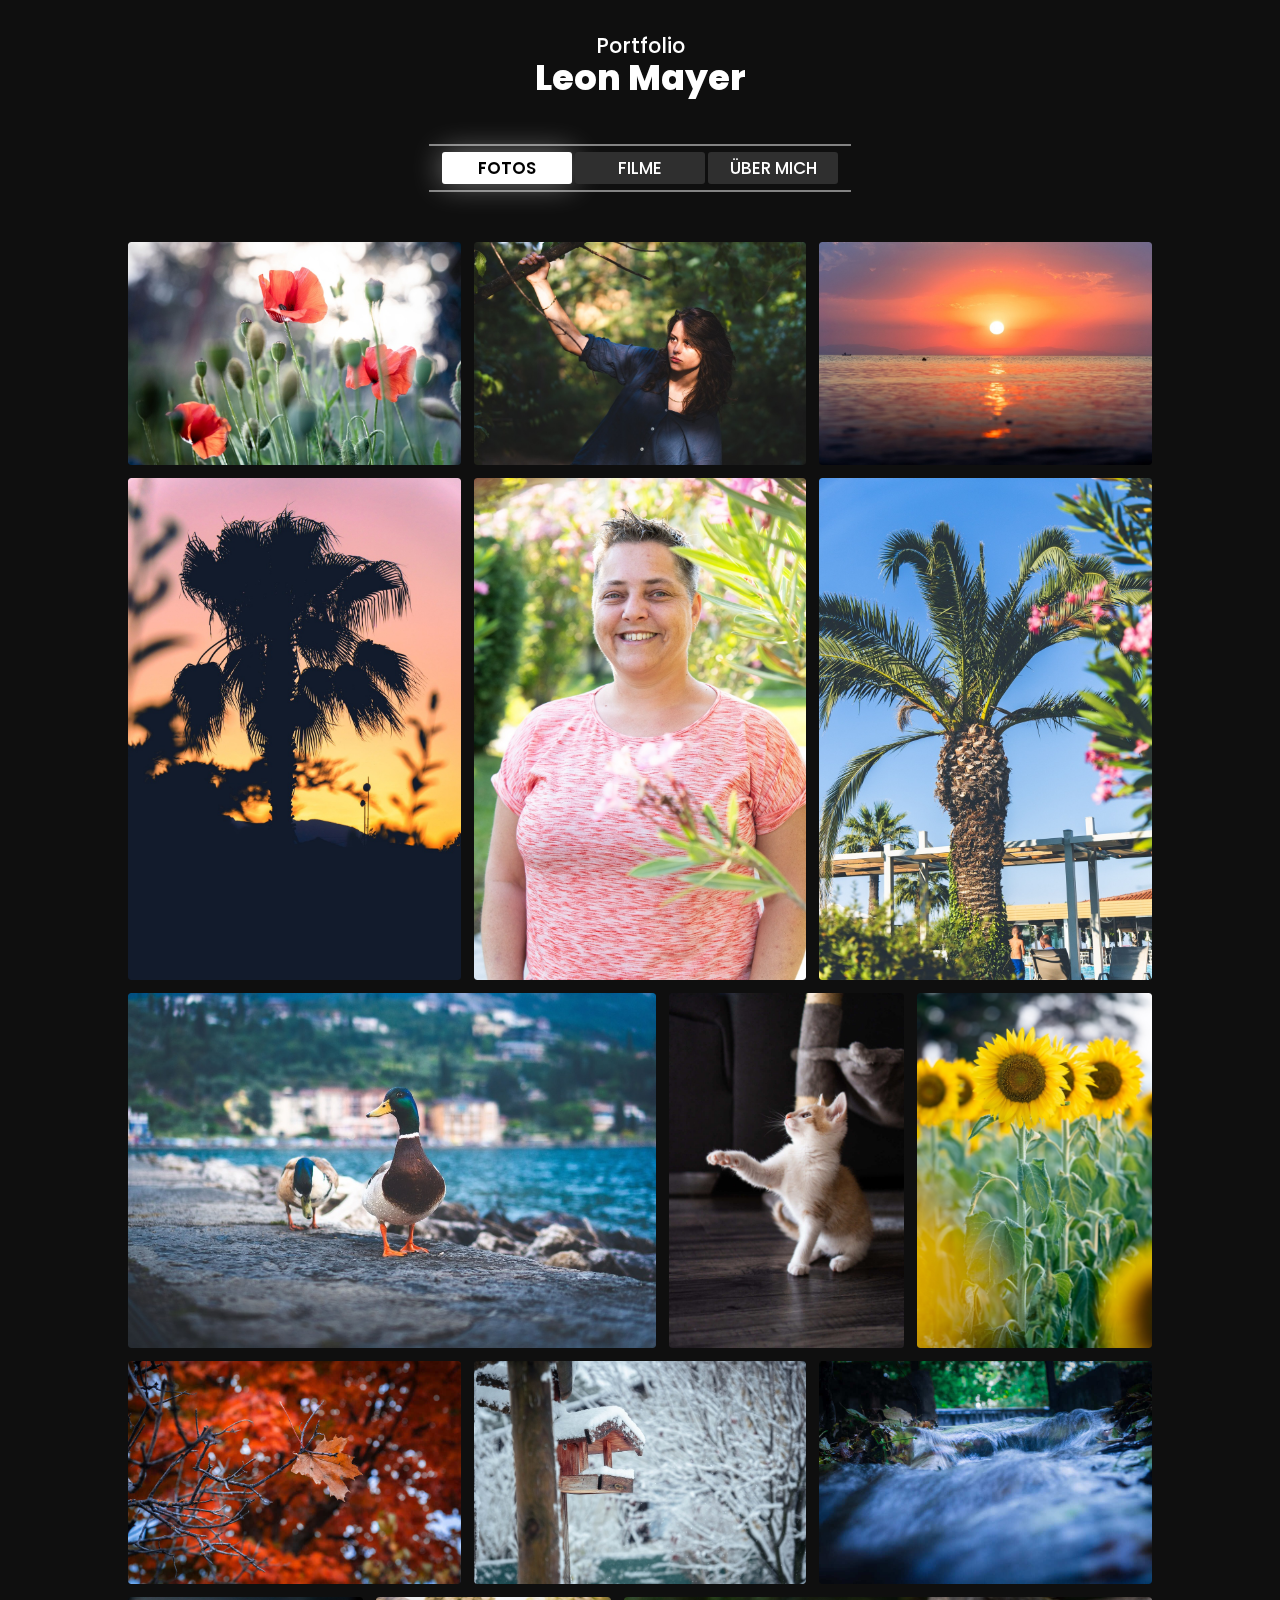
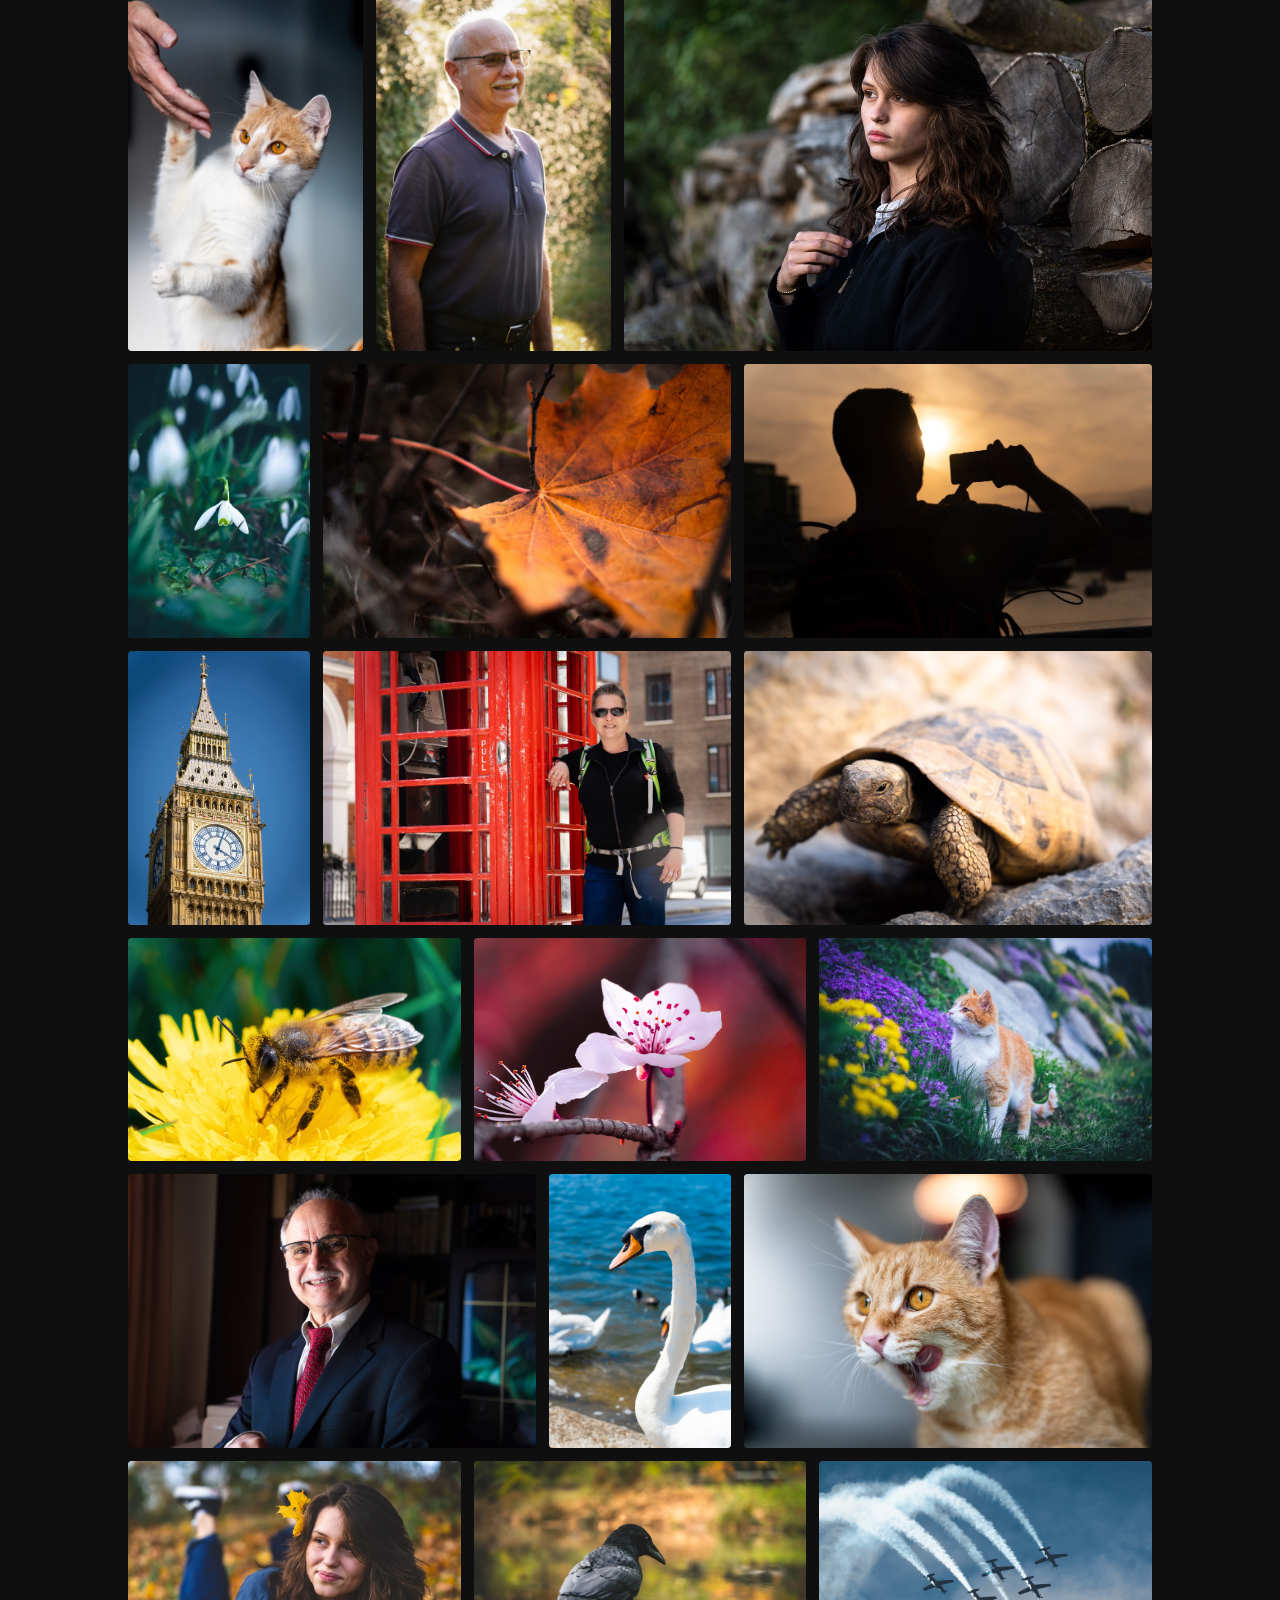
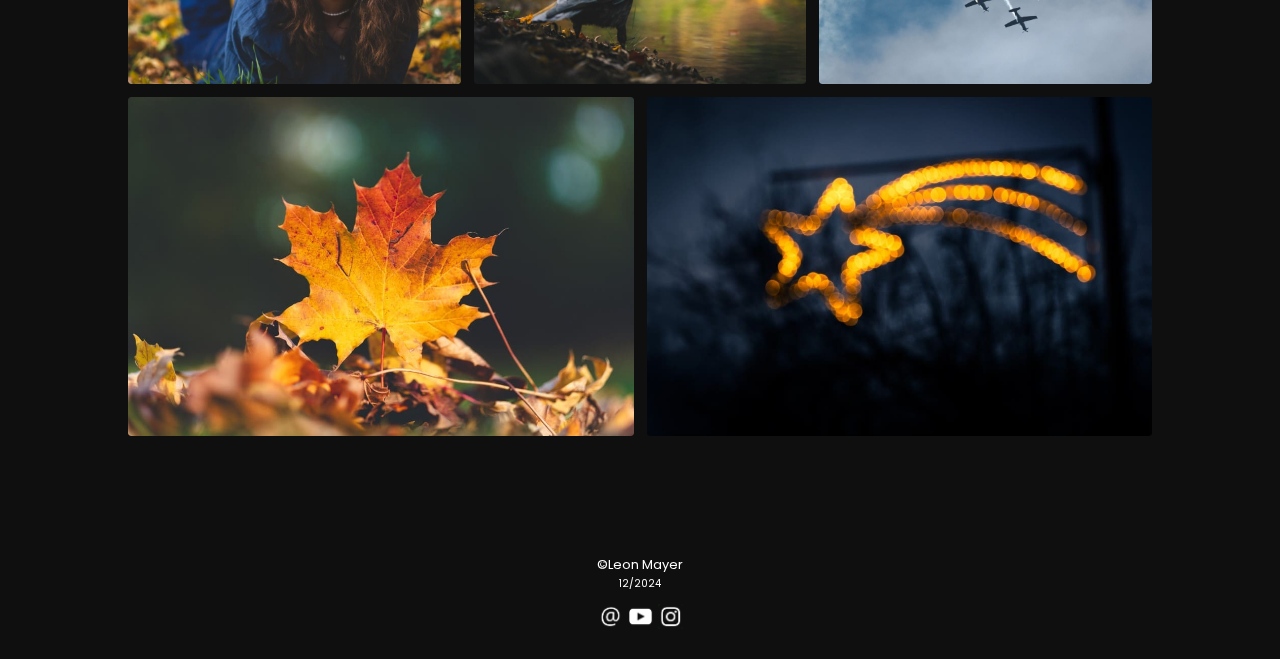
==== index.html @ c73dd696 "Add files via upload" ====
<!DOCTYPE html>
<html lang="de">
<head>
    <meta charset="UTF-8">
    <meta name="viewport" content="width=device-width, initial-scale=1.0">
    <meta name="google-site-verification" content="gxlQo9ncnPRMfKp_xRqcJNYkzBzLmPYs5DAbG5XaQaI"/>
    <meta property="og:title" content="Leon Mayer - Portfolio">
    <meta property="og:description" content="Eine Sammlung meiner besten Fotos und Filme.">
    <meta property="og:image" content="/Fotos/Preview.jpg">
    <title>Leon Mayer - Portfolio</title>
    <link rel="stylesheet" href="/standard.css">
    <link rel="stylesheet" href="/fotogalerie.css">
    <link rel="icon" type="image/x-icon" href="/Fotos/Favicon.png">
</head>
<body>
    <h2>Portfolio</h2>
    <h1 style="margin-bottom: 10px;">Leon Mayer</h1>
    <hr id="firstHr">
    <div id="buttons">
        <a href="https://mayer-leon.github.io" class="shadow" style="color: black; background-color: white; font-weight: 600;">FOTOS</a>
        <a href="/filme/">FILME</a>
        <a href="/über-mich/">ÜBER MICH</a>
    </div>
    <hr id="secondHr">
    
    <div id="gallery">
        <img src="/Fotos/small/IMG2024-0220.jpg" class="galleryPhotos" loading="lazy" onclick="currentSlide(1)">
        <img src="/Fotos/small/IMG2024-0601.jpg" class="galleryPhotos" loading="lazy" onclick="currentSlide(2)">
        <img src="/Fotos/small/IMG2024-0432.jpg" class="galleryPhotos" loading="lazy" onclick="currentSlide(3)">
        <img src="/Fotos/small/IMG2024-0430.jpg" class="galleryPhotos" loading="lazy" onclick="currentSlide(4)">
        <img src="/Fotos/small/IMG2024-0388.jpg" class="galleryPhotos" loading="lazy" onclick="currentSlide(5)">
        <img src="/Fotos/small/IMG2024-0387.jpg" class="galleryPhotos" loading="lazy" onclick="currentSlide(6)">
        <img src="/Fotos/small/IMG2024-0289.jpg" class="galleryPhotos" loading="lazy" onclick="currentSlide(7)">
        <img src="/Fotos/small/DSC02227.jpg" class="galleryPhotos" loading="lazy" onclick="currentSlide(8)">
        <img src="/Fotos/small/IMG2024-0438.jpg" class="galleryPhotos" loading="lazy" onclick="currentSlide(9)">
        <img src="/Fotos/small/PIC04850.jpg" class="galleryPhotos" loading="lazy" onclick="currentSlide(10)">
        <img src="/Fotos/small/PIC07143.jpg" class="galleryPhotos" loading="lazy" onclick="currentSlide(11)">
        <img src="/Fotos/small/PIC05543.jpg" class="galleryPhotos" loading="lazy" onclick="currentSlide(12)">
        <img src="/Fotos/small/IMG2024-0671.jpg" class="galleryPhotos" loading="lazy" onclick="currentSlide(13)">
        <img src="/Fotos/small/PIC03129.jpg" class="galleryPhotos" loading="lazy" onclick="currentSlide(14)">
        <img src="/Fotos/small/IMG2024-0767.jpg" class="galleryPhotos" loading="lazy" onclick="currentSlide(15)">
        <img src="/Fotos/small/TAC00059.jpg" class="galleryPhotos" loading="lazy" onclick="currentSlide(16)">
        <img src="/Fotos/small/PIC05027.jpg" class="galleryPhotos" loading="lazy" onclick="currentSlide(17)">
        <img src="/Fotos/small/IMG08939.jpg" class="galleryPhotos" loading="lazy" onclick="currentSlide(18)">
        <img src="/Fotos/small/IMG08244.jpg" class="galleryPhotos" loading="lazy" onclick="currentSlide(19)">
        <img src="/Fotos/small/IMG08201.jpg" class="galleryPhotos" loading="lazy" onclick="currentSlide(20)">
        <img src="/Fotos/small/IMG2024-0402.jpg" class="galleryPhotos" loading="lazy" onclick="currentSlide(21)">
        <img src="/Fotos/small/IMG2024-0095.jpg" class="galleryPhotos" loading="lazy" onclick="currentSlide(22)">
        <img src="/Fotos/small/IMG2024-0032.jpg" class="galleryPhotos" loading="lazy" onclick="currentSlide(23)">
        <img src="/Fotos/small/IMG2024-0160.jpg" class="galleryPhotos" loading="lazy" onclick="currentSlide(24)">
        <img src="/Fotos/small/IMG2024-0232.jpg" class="galleryPhotos" loading="lazy" onclick="currentSlide(25)">
        <img src="/Fotos/small/IMG08048.jpg" class="galleryPhotos" loading="lazy" onclick="currentSlide(26)">
        <img src="/Fotos/small/IMG2024-0675.jpg" class="galleryPhotos" loading="lazy" onclick="currentSlide(27)">
        <img src="/Fotos/small/IMG2024-0856.jpg" class="galleryPhotos" loading="lazy" onclick="currentSlide(28)">
        <img src="/Fotos/small/IMG2024-0906.jpg" class="galleryPhotos" loading="lazy" onclick="currentSlide(29)">
        <img src="/Fotos/small/IMG2024-0628.jpg" class="galleryPhotos" loading="lazy" onclick="currentSlide(30)">
        <img src="/Fotos/small/IMG2024-0824.jpg" class="galleryPhotos" loading="lazy" onclick="currentSlide(31)">
        <img src="/Fotos/small/IMG2024-0948.jpg" class="galleryPhotos" loading="lazy" onclick="currentSlide(32)">
    </div>

    <div id="fullScreen">
        <button class="fullScreenButton" id="closeFullScreen" onclick="closeFullScreen()">✖</button>
        <button class="fullScreenButton" id="prev" onclick="plusSlides(-1)">&#10094;</button>
        <button class="fullScreenButton" id="next" onclick="plusSlides(+1)">&#10095;</button>
    </div>

    <div id="dynamic-gallery"></div>

    <div id="footer">
        <p>©Leon Mayer<br><span class="xs">12/2024</span></p>
        <div id="socials">
            <button onclick="email()"><img src="/Fotos/Mail.jpg" alt="E-Mail"></button>
            <a href="https://youtube.com/@leonm.videos/"><img src="/Fotos/YT.jpg" alt="YouTube"></a>
            <a href="https://instagram.com/leonm.fotos/"><img src="/Fotos/Insta.jpg" alt="Instagram"></a>
        </div>
        <a href="mailto:leonmayer.fotos@gmail.com" id="mail" style="display: none;">leonmayer.fotos@gmail.com</a>
    </div>

    <script>
        function email() {
            let mail = document.getElementById("mail");
            mail.style.display = "block";
            let socials = document.getElementById("socials");
            socials.style.marginBottom = "0px";
        };
    </script>

    <script src="/fotogalerie.js"></script>    
    <script src="https://ajax.googleapis.com/ajax/libs/jquery/3.4.1/jquery.min.js"></script>
</body>
</html>
---- standard.css ----
@import url('https://fonts.googleapis.com/css2?family=Poppins:ital,wght@0,100;0,200;0,300;0,400;0,500;0,600;0,700;0,800;0,900;1,100;1,200;1,300;1,400;1,500;1,600;1,700;1,800;1,900&display=swap');

:root {
    --bg: #0f0f0f;
    --button: #2f2f2f;
    --text: #ffffff;
    --white: #ffffff;
    --black: #000000;
    --darkGrey: #b6b6b6;
    --lightGrey: #464646;
    --menu: #373737;
    --menuOver: #5555558e;
    --theme: #2179ac;
    --themeLight: #ffffff;
    --themeDark: #202020;

    --menuHeight: 50px;
    --pages: 850px;
    --maxPages: 90%;
}

body {
    font-family: "Poppins", sans-serif;
    background-color: var(--bg);
    color: var(--text);
    align-self: center;
    text-align: center;
    margin-top: 0px;
    margin-left: 0;
    margin-right: 0;
    margin-bottom: 0;
    zoom: 100%;
    scroll-behavior: smooth;
    width: 100%;
}

::selection {
    color: var(--black);
    background-color: var(--white);
}

h1 {
    margin-bottom: 0px;
    margin-top: -10px;
    padding-top: -10px;
    font-size: 35px;
    font-weight: 800;
}

h2 {
    margin-top: 30px;
    margin-bottom: 0px;
    font-weight: 500;
    font-size: 1.3rem;
}

.h3 {
    font-weight: 400;
    margin-left: 0px;
    margin-right: 0px;
    margin-top: 0;
    margin-bottom: 5px;
    font-size: 1.2rem;
    display: inline-block;
}

a {    
    color: var(--white);
}

p {
    font-size: 1rem;
    margin-top: 10px;
}

button {
    font-family: "Poppins", sans-serif;
    font-size: 1.05rem;
    font-weight: 700;
    text-decoration: none;
    height: 30px;
    padding-bottom: 2px;
    padding-left: 40px;
    padding-right: 40px;
    border-radius: 70px;
    border-style: none;
}

#buttons {
    display: flex;
    flex-direction: row;
    align-items: center;
    justify-content: center;
    flex-wrap: wrap;
    gap: 3px;
    max-width: 90%;
    width: 396px;
    margin: auto;
}

#buttons a {
    background-color: var(--button);
    display: inline;
    position: relative;
    text-decoration: none;
    width: 130px;
    padding-top: 3px;
    padding-bottom: 3px;
    font-size: 1.05rem;
    font-weight: 500;
    transition: 200ms;
    border-radius: 3px;
}

hr {
    border-color: #838383;
    border-style: solid;
    border-width: 1px;
    width: 420px;
    max-width: 90%;
}

#firstHr {
    margin-top: 40px;
    margin-bottom: 6px;
}

#secondHr {
    margin-top: 6px;
    margin-bottom: 50px;
}

button:hover {
    cursor: pointer;
}

@media (max-width: 457px) {
    #buttons {
        width: 400px;
    }

    #buttons a {
        width: 300px;
    }

    hr {
        width: 320px;
    }
}

#footer {
    margin-top: 120px;
}

#footer p, a {
    font-size: .8rem;
    padding: 0;
    margin-top: 0;
}

#mail {
    display: none;
    margin-bottom: 15px;
    margin-top: 5px;
}

#footer a {
    display: block;
}

#socials {
    margin: auto;
    display: flex;
    flex-direction: row;
    align-items: center;
    justify-content: center;
    height: 30px;
    gap: 5px;
    margin-top: 0px;
    margin-bottom: 25px;
}

#socials button {
    margin: 0;
    padding: 0;
    background-color: transparent;
}

#socials p {
    margin-right: 3px;
    padding-top: 6px;
}

#socials a img, #socials button img {
    width: 25px;
    mix-blend-mode: screen;
}

@media (hover: hover) and (pointer: fine) {
    #buttons a:hover {
        background-color: rgb(83, 83, 83);
    }
}

.xs {
    font-size: 10px;
}

@media (min-width: 457px) {
    .shadow {
        box-shadow: 0px 0px 30px #ffffff6e;
    }
}
---- fotogalerie.css ----
#gallery-container {
    width: 80%;
    margin: 0 auto;
    transition: 500ms;
}

@media (max-width: 1000px) {
    #gallery-container {
        width: 90%;
    }
}

#gallery {
    display: none;
    position: fixed;
    z-index: 300000;
}

.image-group {
    display: flex;
    justify-content: flex-start;
    margin-bottom: 13px;
    gap: 13px;
}

.image-wrapper {
    flex: 1 1 0;
    display: flex;
    justify-content: center;
    align-items: center;
    overflow: hidden;
    position: relative;
    border-radius: 3px;
}

.image-wrapper img {
    width: 100%;
    height: 100%;
    object-fit: cover;
    opacity: 0;
    transition: opacity 0.3s ease-in-out;
}

.image-wrapper.loaded img {
    opacity: 1;
}

@media (max-width: 400px) {
    .image-group {
        flex-direction: column;
    }
    .image-wrapper {
        width: 100% !important;
    }
}

.galleryPhotos {
    border-radius: 3px;
}

.galleryPhotos:hover {
    cursor: pointer;
}

#fullScreen {
    width: 100%;
    height: 100%;
    position: fixed;
    top: 0;
    left: 0;
    display: none;
    user-select: none;
    -webkit-user-select: none; /* Safari and Chrome */
    -moz-user-select: none;    /* Firefox */
    -ms-user-select: none;
}

#fullScreen button {
    user-select: none;
    -webkit-user-select: none; /* Safari and Chrome */
    -moz-user-select: none;    /* Firefox */
    -ms-user-select: none;
}

.fullScreen:hover {
    cursor: default;
}

.imageContainer {
    width: 100%;
    height: 100%;
    background-color: var(--bg);

    display: flex;
    justify-content: center;
    align-items: center;
    border-radius: 3px;
}

.fullScreen {
    margin: auto;
    pointer-events: none;
    user-select: none;
    -webkit-user-select: none;
    width: auto;
    height: auto;
    max-width: 95%;
    max-height: 95%;
    object-fit: contain;
    border-radius: 3px;
}

.fullScreenButton {
    display: block;
    position: fixed;
    padding: 0;
    width: 42px;
    height: 42px;
    margin: 10px;
    background-color: #0f0f0f7a;

    color: white;
    backdrop-filter: blur(10px);
    font-size: 20px;
    font-weight: 100;
    border-radius: 3px;

    transition: 300ms;
    z-index: 3;
}

#closeFullScreen {
    right: 30px;
}

#expand {
    right: 75px;
    font-size: 22px;
    font-weight: 900;
    padding-top: 2px;
}

#prev {
    bottom: 30px;
    left: 30px;
}

#next {
    bottom: 30px;
    right: 30px;
}

@media (hover: none) and (pointer: coarse), (any-pointer: coarse) {
    .fullScreenButton:hover {
        animation: hoverEffect 200ms forwards;
    }
}

    @keyframes hoverEffect {
        0% {
            background-color: #0f0f0f7a;
            color: white;
        }

        20% {
            background-color: white;
            color: black;
        }

        80% {
            background-color: white;
            color: black;
        }

        100% {
            background-color: #0f0f0f7a;
            color: white;
        }
    }

@media (hover: hover) and (pointer: fine) {
    .fullScreenButton:hover {
        background-color: #ffffff;
        color: black;
    }
}
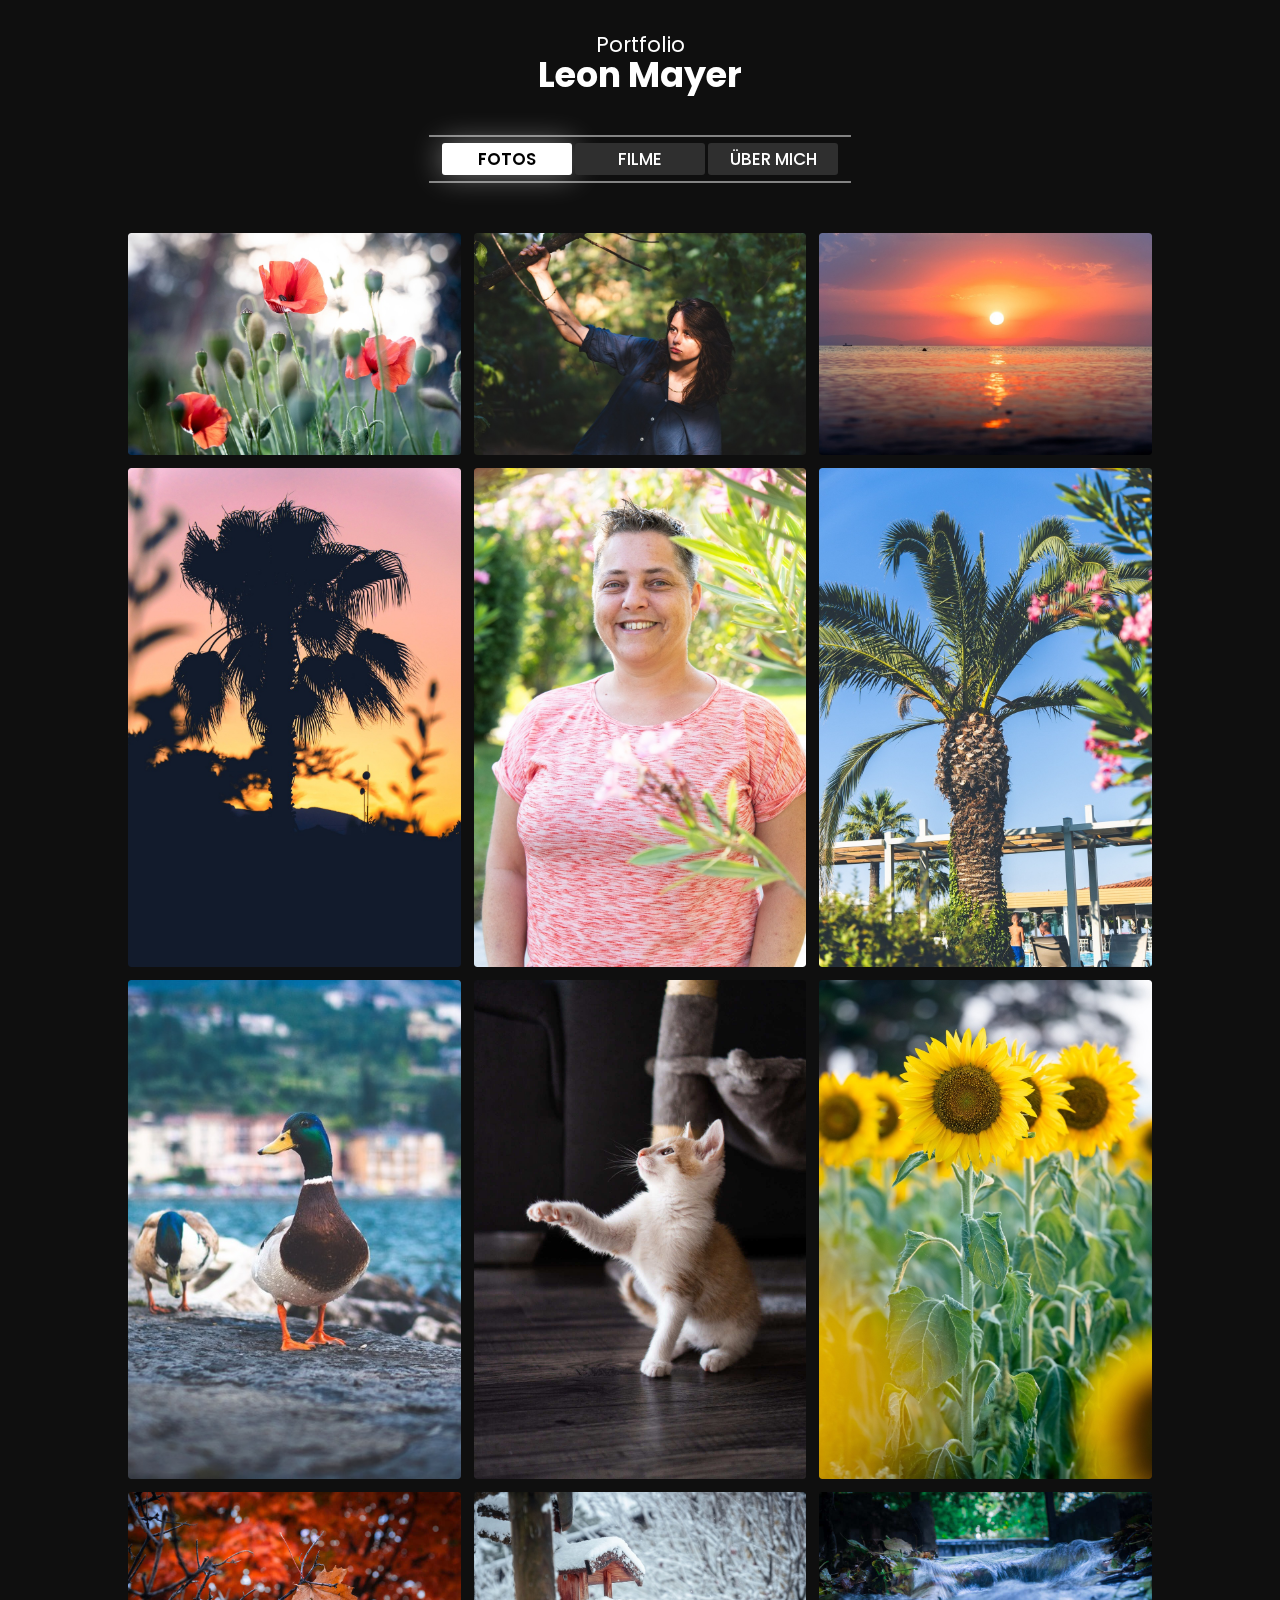
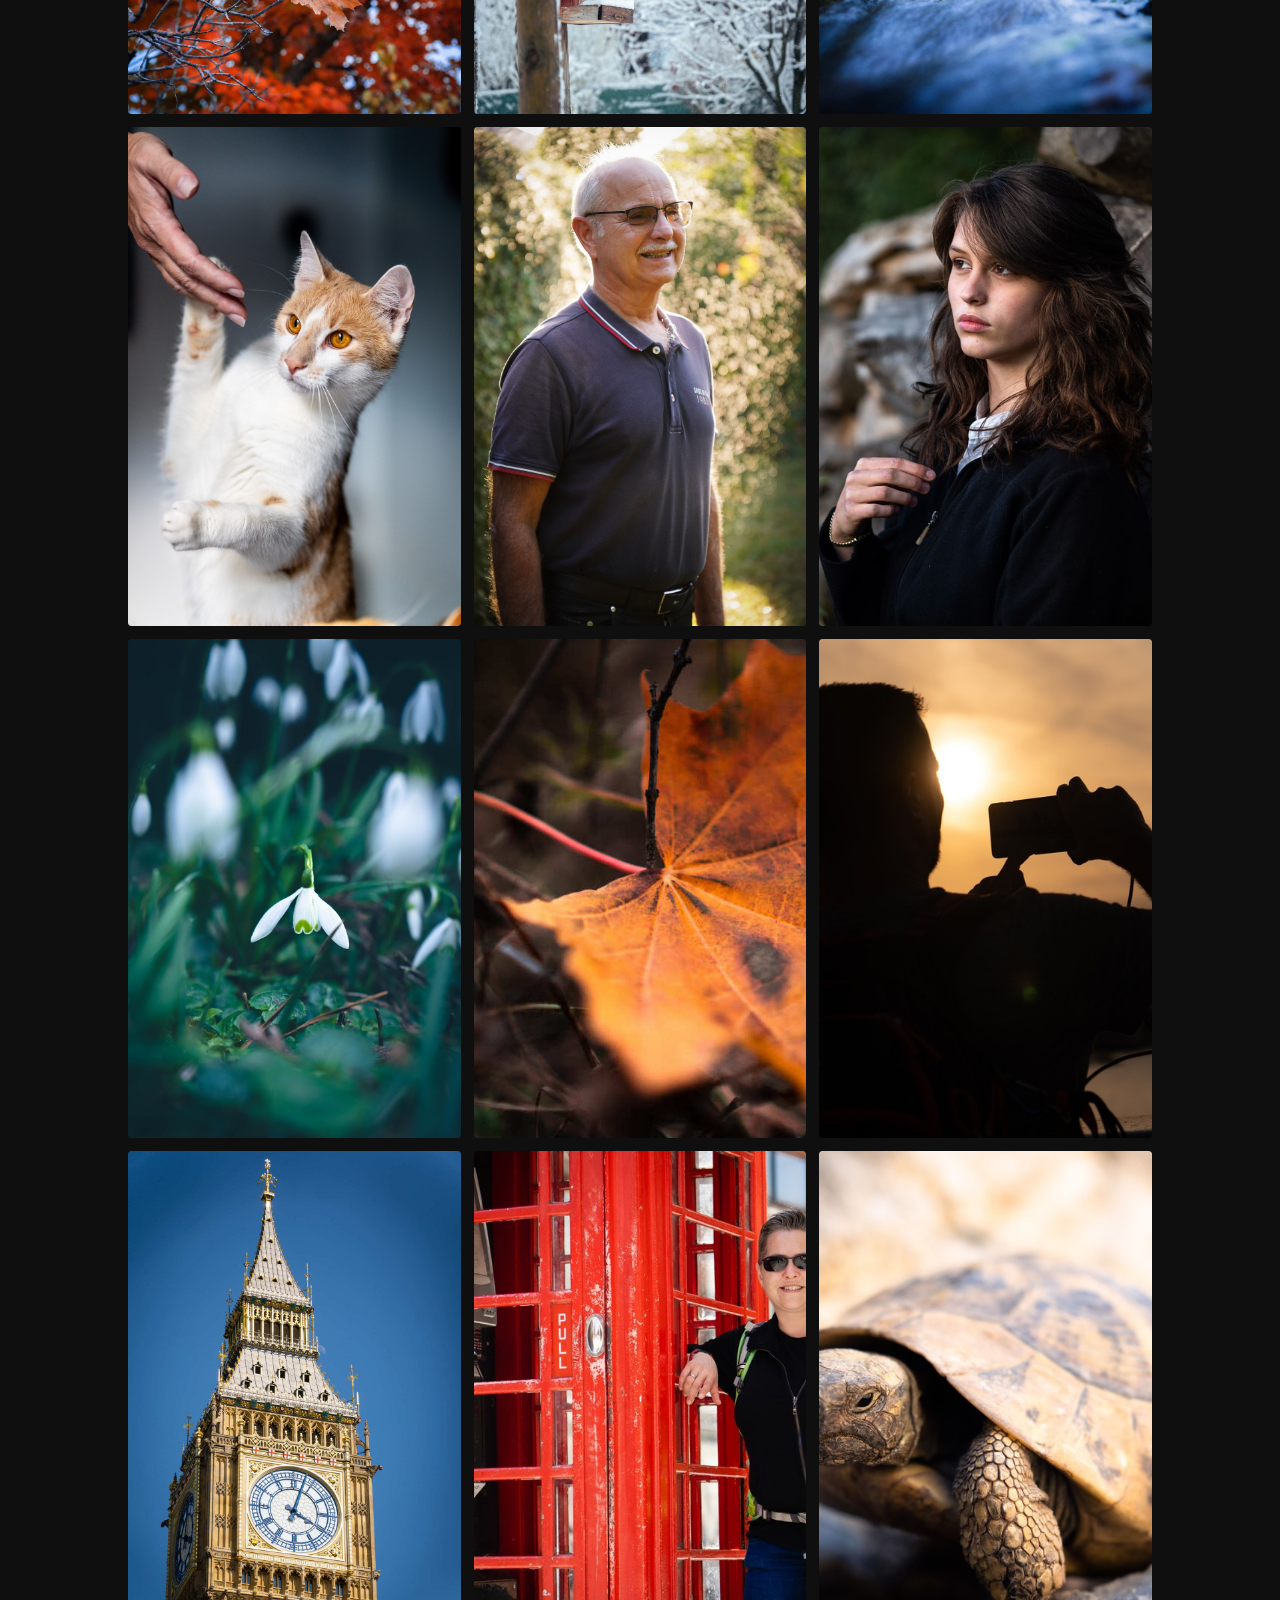
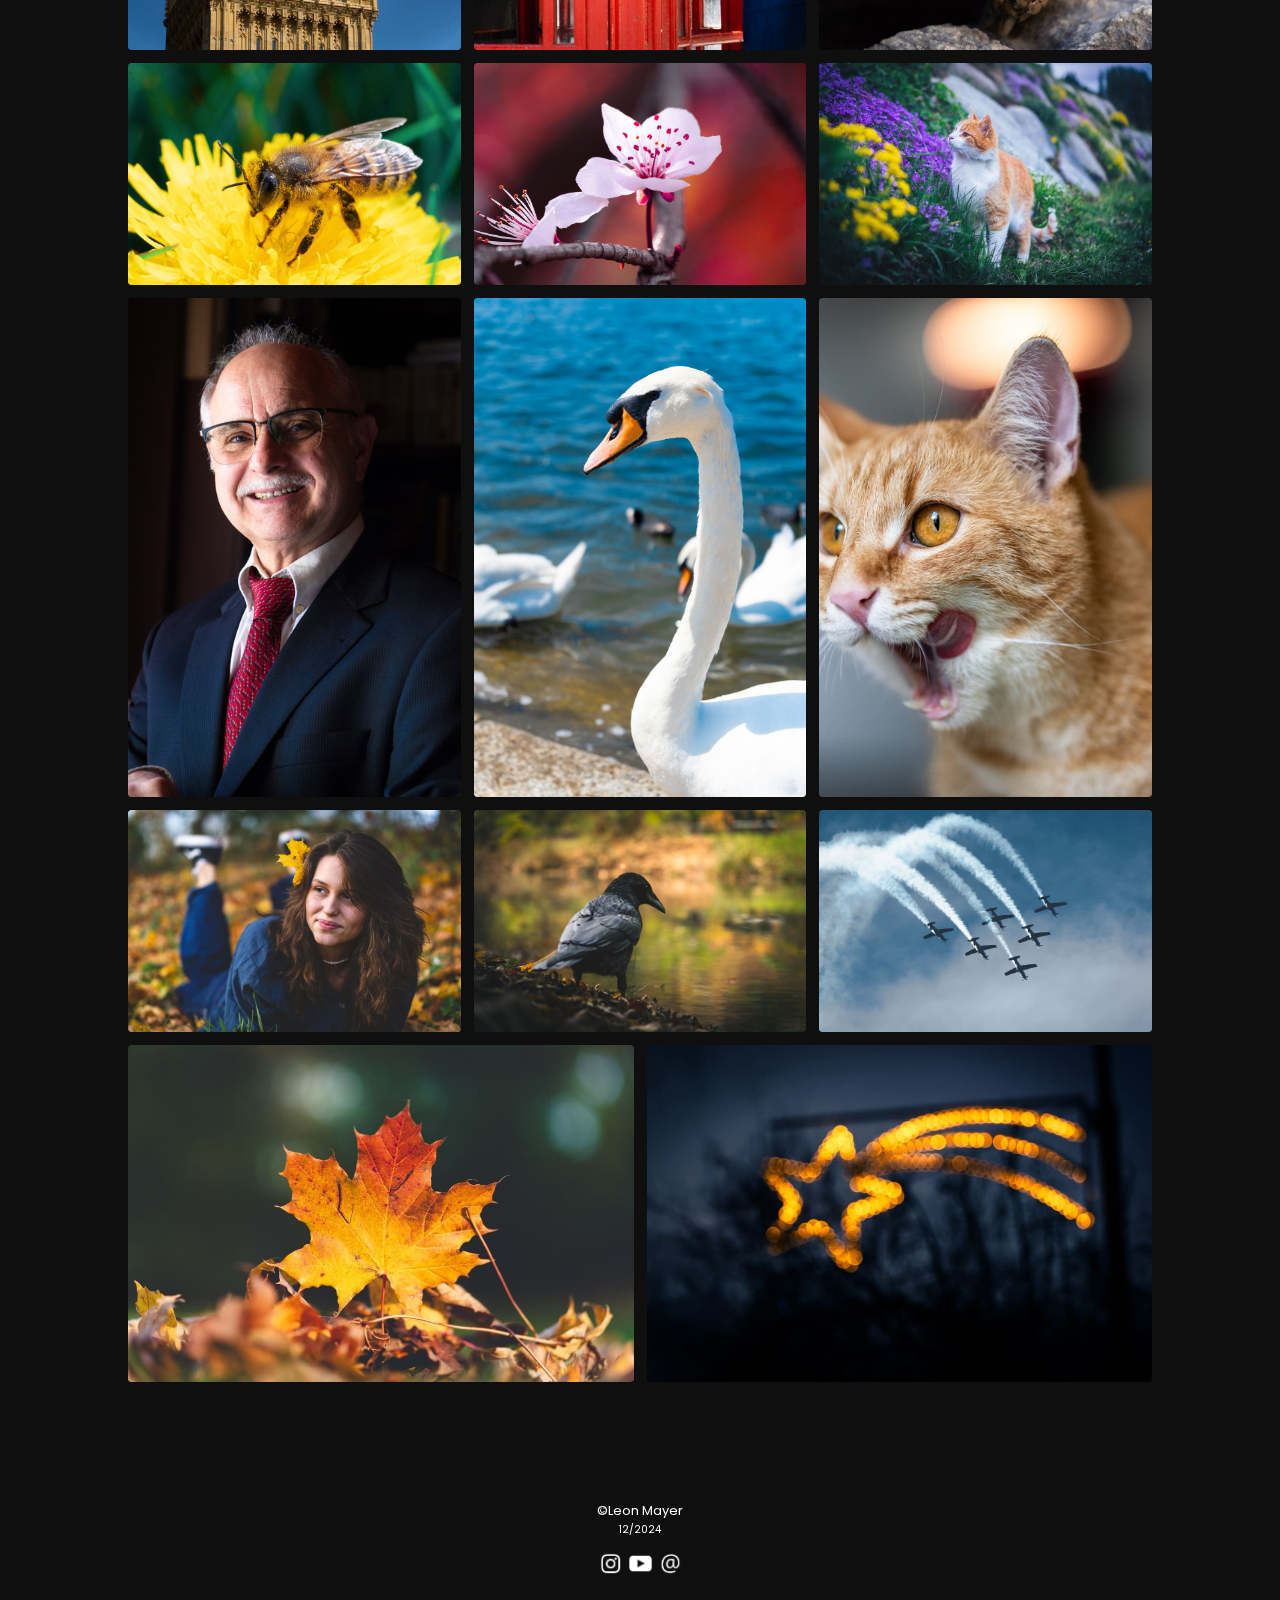
==== commit 94212a17: "Add files via upload" ====
--- a/index.html
+++ b/index.html
@@ -17,7 +17,7 @@
     <h1 style="margin-bottom: 10px;">Leon Mayer</h1>
     <hr id="firstHr">
     <div id="buttons">
-        <a href="https://mayer-leon.github.io" class="shadow" style="color: black; background-color: white; font-weight: 600;">FOTOS</a>
+        <a href="/" class="shadow" style="color: black; background-color: white; font-weight: 600;">FOTOS</a>
         <a href="/filme/">FILME</a>
         <a href="/über-mich/">ÜBER MICH</a>
     </div>
@@ -69,9 +69,9 @@
     <div id="footer">
         <p>©Leon Mayer<br><span class="xs">12/2024</span></p>
         <div id="socials">
+            <a href="https://instagram.com/leonm.fotos/"><img src="/Fotos/Insta.jpg" alt="Instagram"></a>
+            <a href="https://youtube.com/@leonm.videos/"><img src="/Fotos/YT.jpg" alt="YouTube"></a>
             <button onclick="email()"><img src="/Fotos/Mail.jpg" alt="E-Mail"></button>
-            <a href="https://youtube.com/@leonm.videos/"><img src="/Fotos/YT.jpg" alt="YouTube"></a>
-            <a href="https://instagram.com/leonm.fotos/"><img src="/Fotos/Insta.jpg" alt="Instagram"></a>
         </div>
         <a href="mailto:leonmayer.fotos@gmail.com" id="mail" style="display: none;">leonmayer.fotos@gmail.com</a>
     </div>
--- a/standard.css
+++ b/standard.css
@@ -6,12 +6,8 @@
     --text: #ffffff;
     --white: #ffffff;
     --black: #000000;
-    --darkGrey: #b6b6b6;
-    --lightGrey: #464646;
-    --menu: #373737;
-    --menuOver: #5555558e;
-    --theme: #2179ac;
-    --themeLight: #ffffff;
+    --grey: #535353;
+    --shadow: #ffffff6e;
     --themeDark: #202020;
 
     --menuHeight: 50px;
@@ -41,17 +37,18 @@
 
 h1 {
     margin-bottom: 0px;
-    margin-top: -10px;
-    padding-top: -10px;
+    margin-top: 0px;
     font-size: 35px;
-    font-weight: 800;
+    font-weight: 700;
+    line-height: 40px;
 }
 
 h2 {
-    margin-top: 30px;
+    margin-top: 35px;
     margin-bottom: 0px;
-    font-weight: 500;
+    font-weight: 400;
     font-size: 1.3rem;
+    line-height: 20px;
 }
 
 .h3 {
@@ -198,7 +195,7 @@
 
 @media (hover: hover) and (pointer: fine) {
     #buttons a:hover {
-        background-color: rgb(83, 83, 83);
+        background-color: var(--grey)
     }
 }
 
@@ -208,6 +205,6 @@
 
 @media (min-width: 457px) {
     .shadow {
-        box-shadow: 0px 0px 30px #ffffff6e;
+        box-shadow: 0px 0px 30px var(--shadow);
     }
 }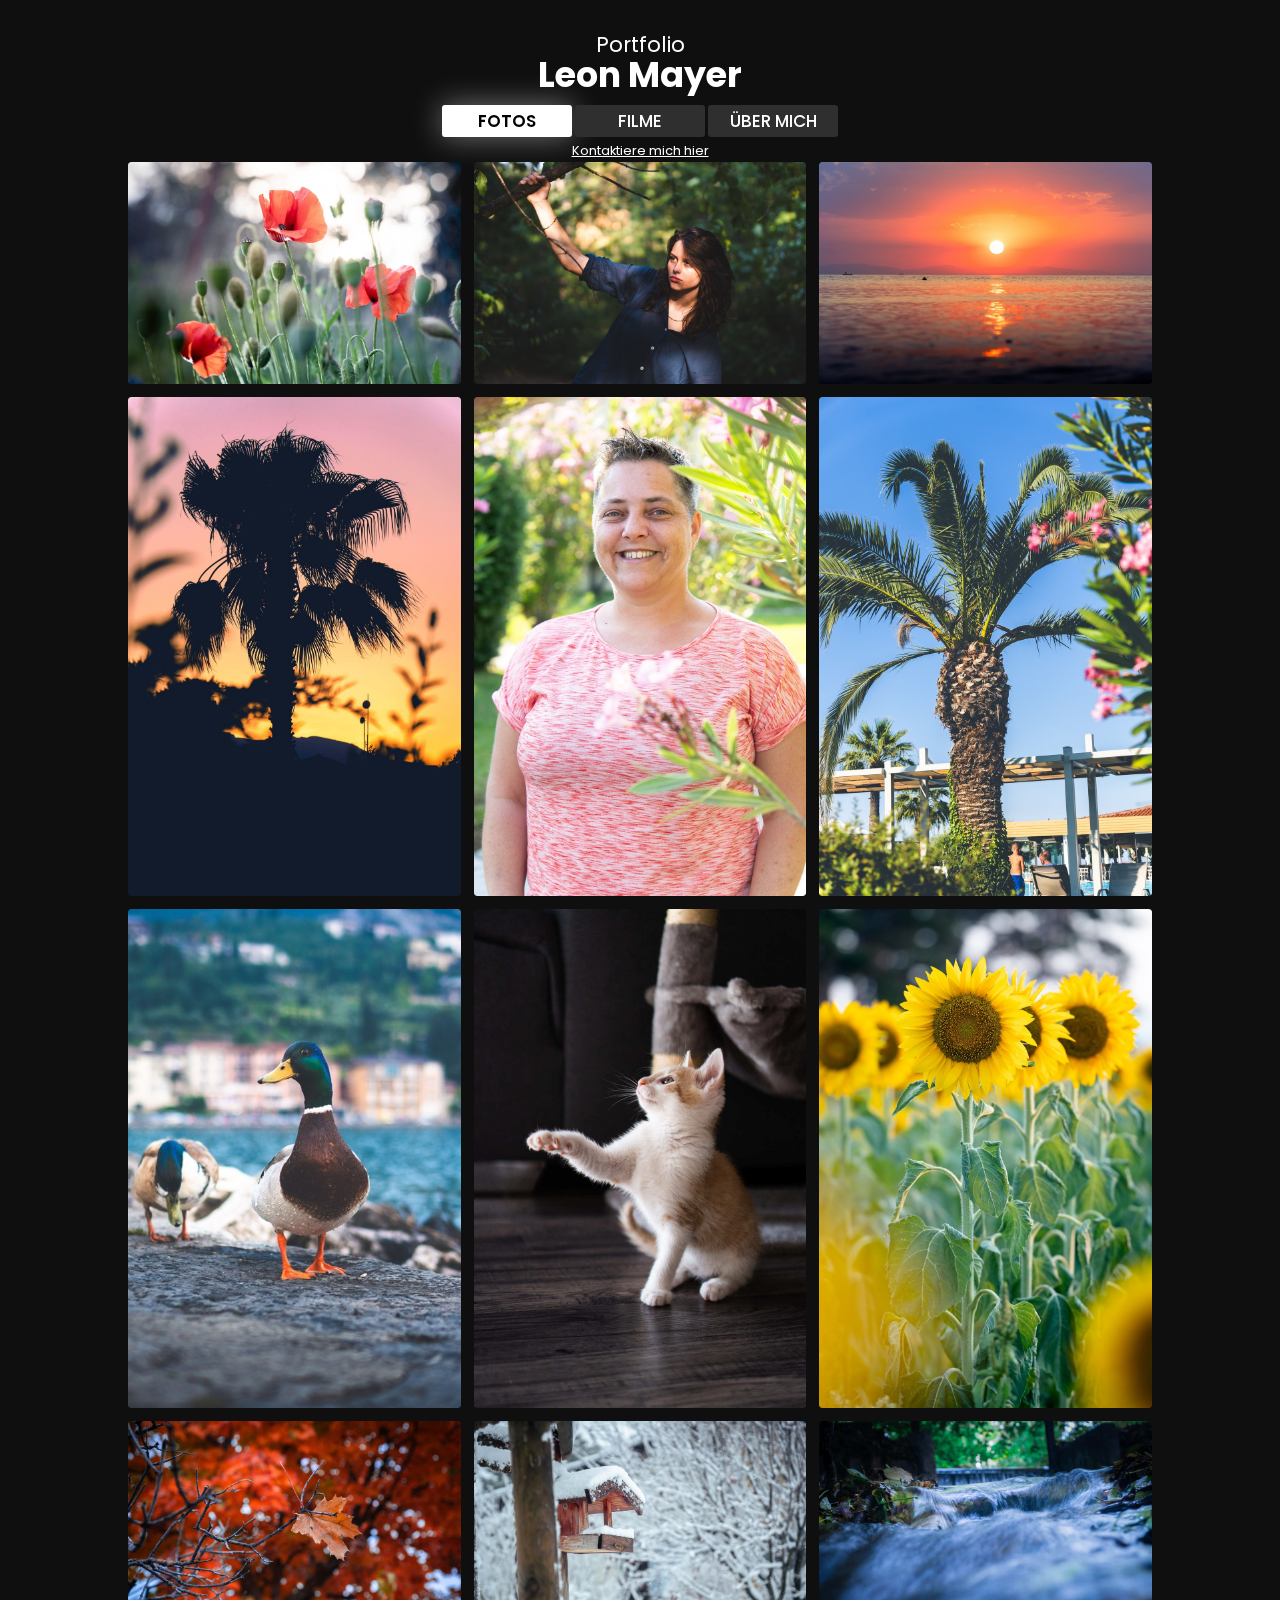
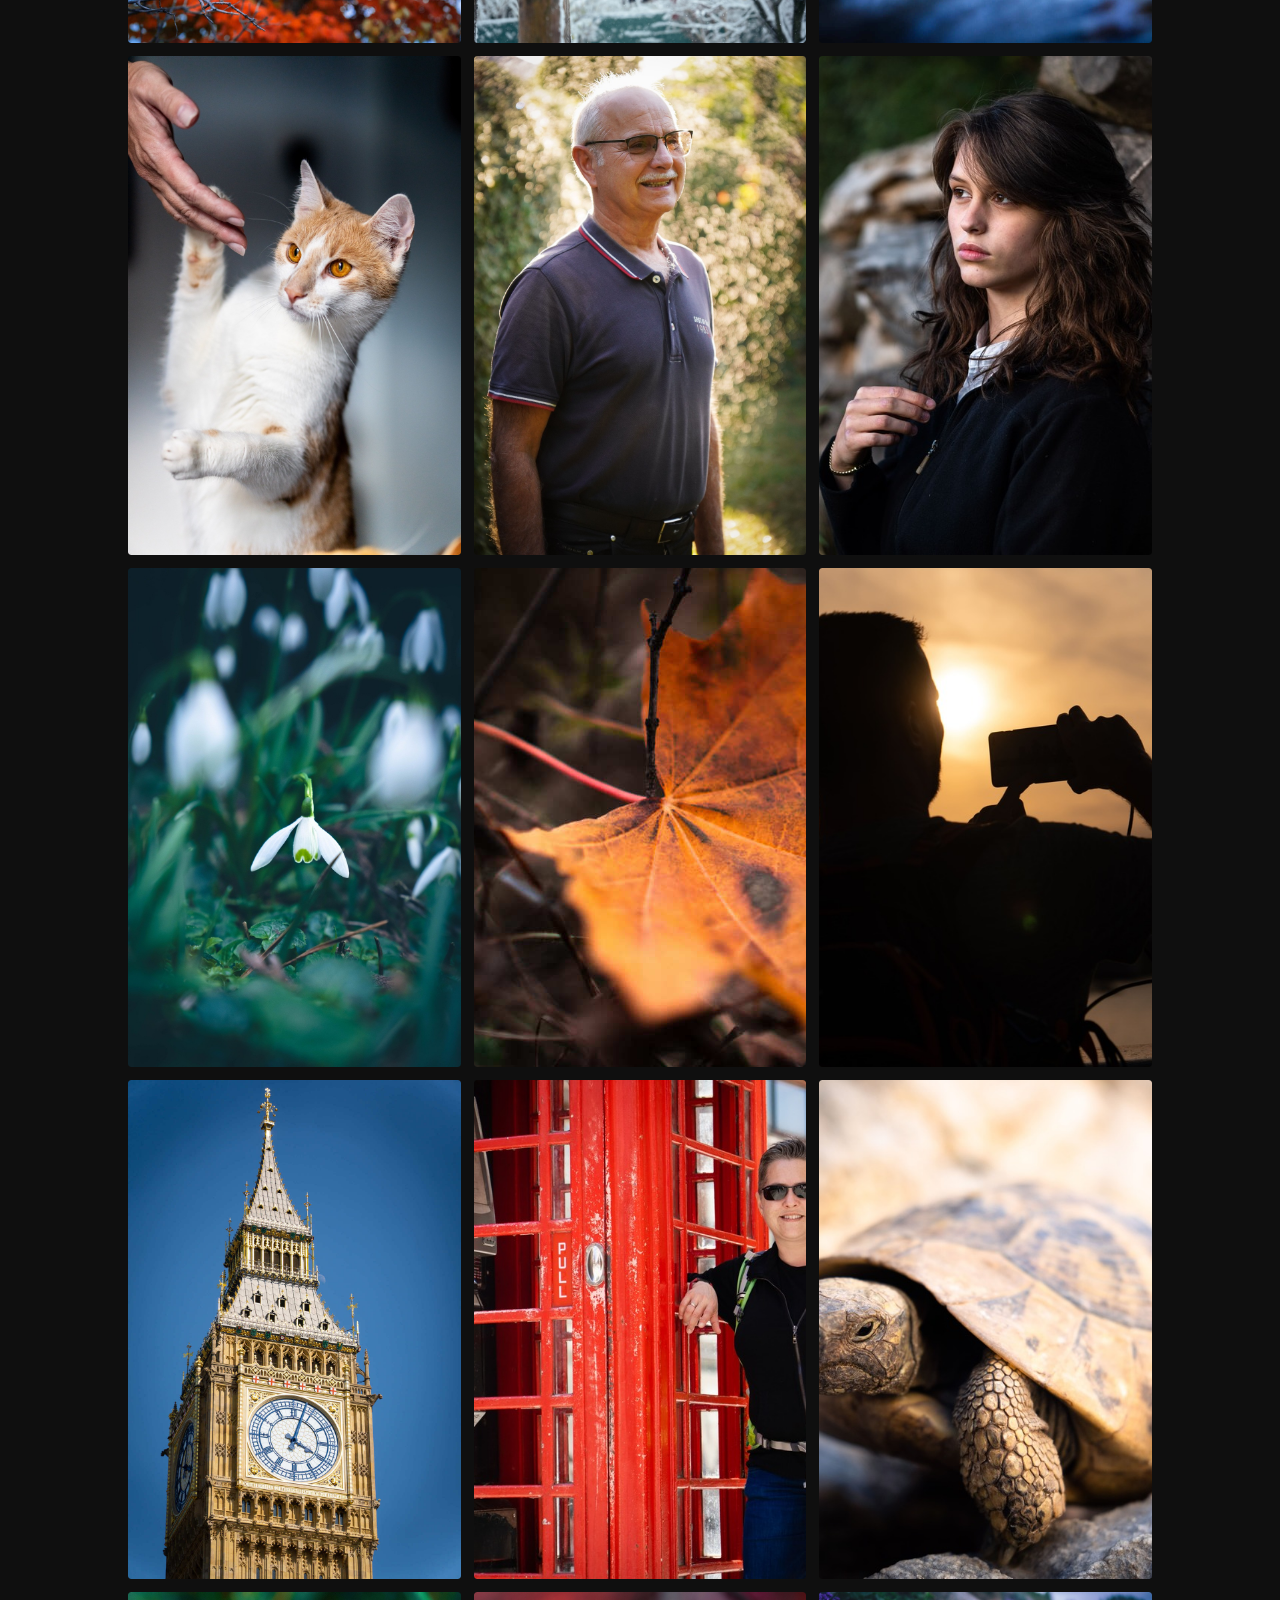
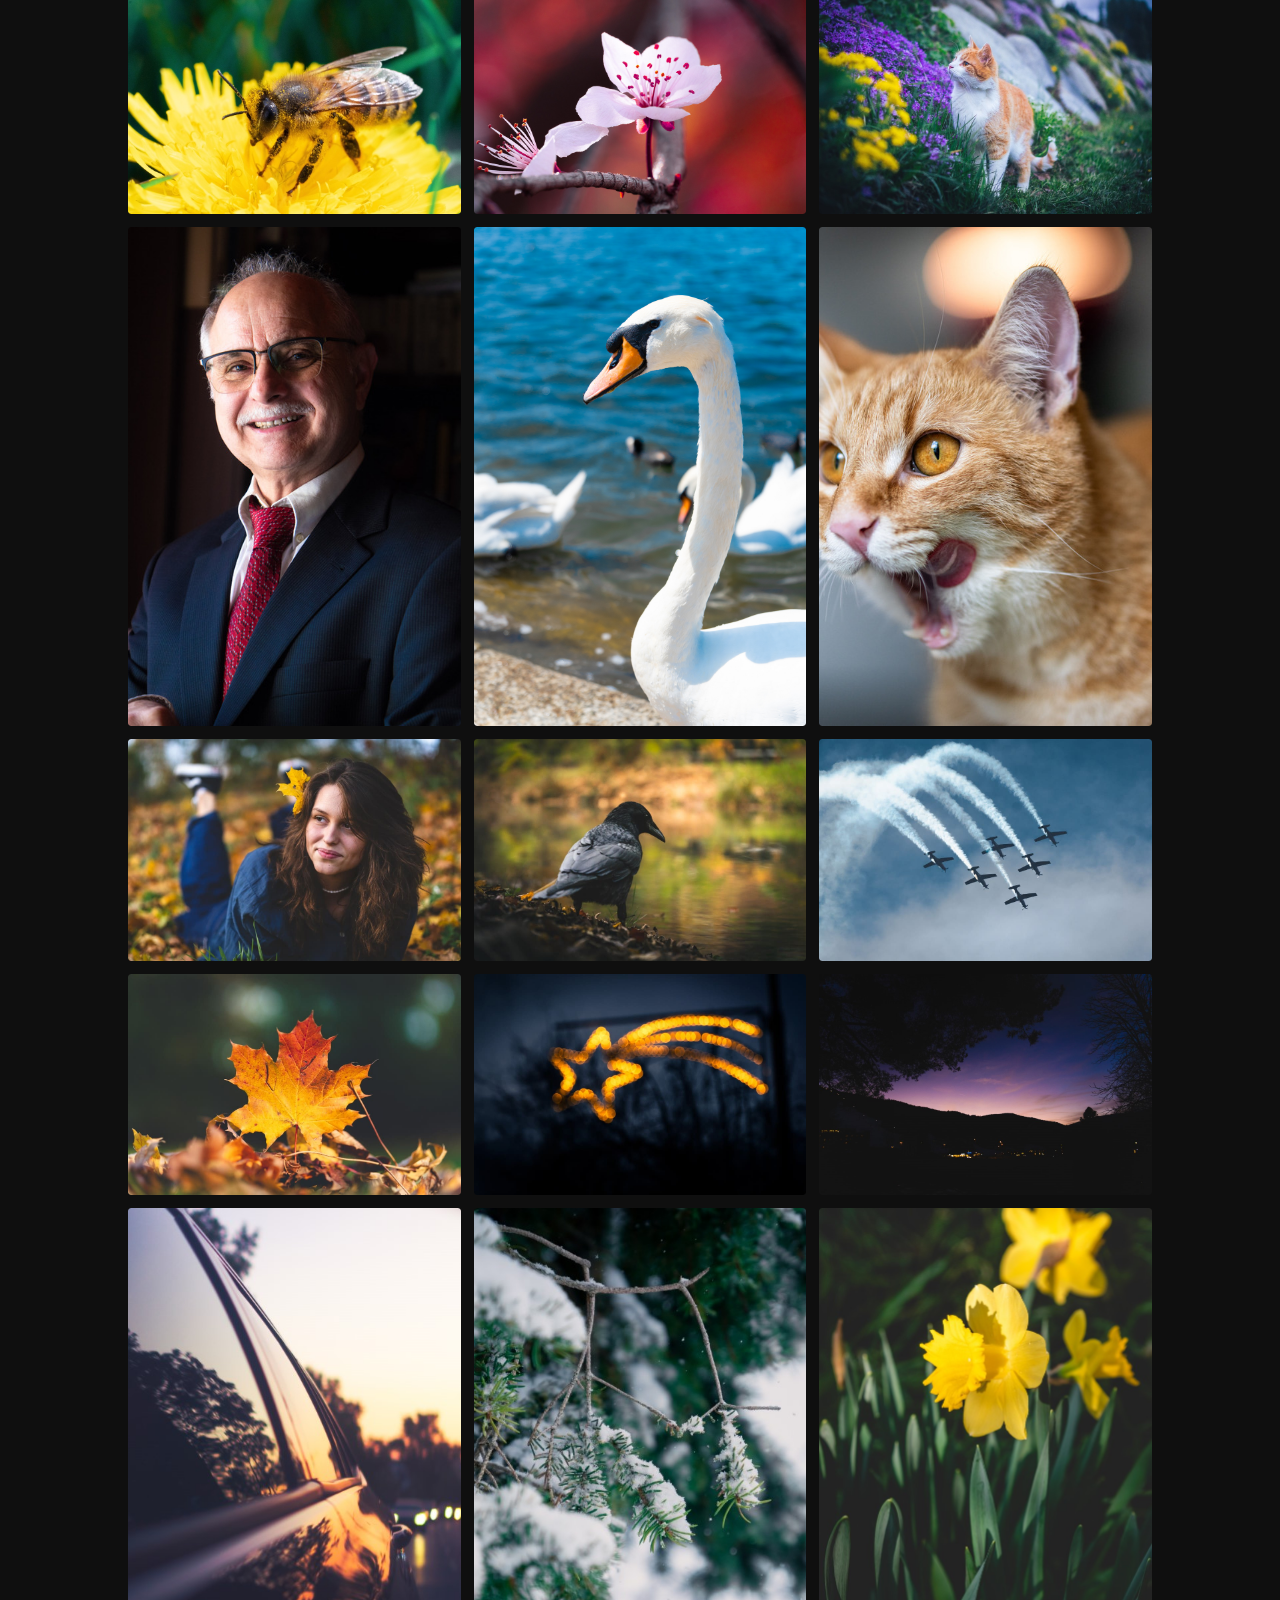
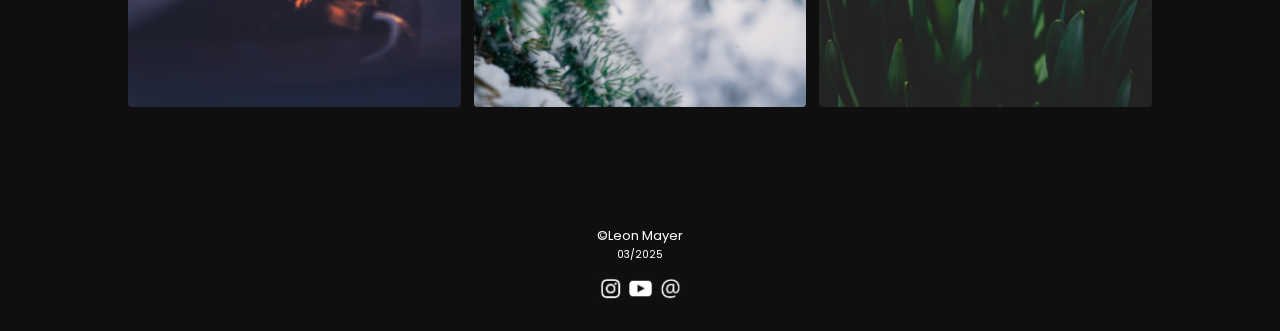
==== commit 68bb8d98: "Add files via upload" ====
--- a/index.html
+++ b/index.html
@@ -13,49 +13,60 @@
     <link rel="icon" type="image/x-icon" href="/Fotos/Favicon.png">
 </head>
 <body>
-    <h2>Portfolio</h2>
-    <h1 style="margin-bottom: 10px;">Leon Mayer</h1>
-    <hr id="firstHr">
+    <a href="/" style="text-decoration: none;"><h2>Portfolio</h2></a>
+    <a href="/" style="text-decoration: none;"><h1 style="margin-bottom: 10px;">Leon Mayer</h1></a>
     <div id="buttons">
         <a href="/" class="shadow" style="color: black; background-color: white; font-weight: 600;">FOTOS</a>
         <a href="/filme/">FILME</a>
         <a href="/über-mich/">ÜBER MICH</a>
     </div>
-    <hr id="secondHr">
+    <a href="/kontakt/" class="contact">Kontaktiere mich hier</a>
     
     <div id="gallery">
         <img src="/Fotos/small/IMG2024-0220.jpg" class="galleryPhotos" loading="lazy" onclick="currentSlide(1)">
         <img src="/Fotos/small/IMG2024-0601.jpg" class="galleryPhotos" loading="lazy" onclick="currentSlide(2)">
         <img src="/Fotos/small/IMG2024-0432.jpg" class="galleryPhotos" loading="lazy" onclick="currentSlide(3)">
         <img src="/Fotos/small/IMG2024-0430.jpg" class="galleryPhotos" loading="lazy" onclick="currentSlide(4)">
+
         <img src="/Fotos/small/IMG2024-0388.jpg" class="galleryPhotos" loading="lazy" onclick="currentSlide(5)">
         <img src="/Fotos/small/IMG2024-0387.jpg" class="galleryPhotos" loading="lazy" onclick="currentSlide(6)">
         <img src="/Fotos/small/IMG2024-0289.jpg" class="galleryPhotos" loading="lazy" onclick="currentSlide(7)">
         <img src="/Fotos/small/DSC02227.jpg" class="galleryPhotos" loading="lazy" onclick="currentSlide(8)">
+
         <img src="/Fotos/small/IMG2024-0438.jpg" class="galleryPhotos" loading="lazy" onclick="currentSlide(9)">
         <img src="/Fotos/small/PIC04850.jpg" class="galleryPhotos" loading="lazy" onclick="currentSlide(10)">
         <img src="/Fotos/small/PIC07143.jpg" class="galleryPhotos" loading="lazy" onclick="currentSlide(11)">
         <img src="/Fotos/small/PIC05543.jpg" class="galleryPhotos" loading="lazy" onclick="currentSlide(12)">
+
         <img src="/Fotos/small/IMG2024-0671.jpg" class="galleryPhotos" loading="lazy" onclick="currentSlide(13)">
         <img src="/Fotos/small/PIC03129.jpg" class="galleryPhotos" loading="lazy" onclick="currentSlide(14)">
         <img src="/Fotos/small/IMG2024-0767.jpg" class="galleryPhotos" loading="lazy" onclick="currentSlide(15)">
         <img src="/Fotos/small/TAC00059.jpg" class="galleryPhotos" loading="lazy" onclick="currentSlide(16)">
+        
         <img src="/Fotos/small/PIC05027.jpg" class="galleryPhotos" loading="lazy" onclick="currentSlide(17)">
         <img src="/Fotos/small/IMG08939.jpg" class="galleryPhotos" loading="lazy" onclick="currentSlide(18)">
         <img src="/Fotos/small/IMG08244.jpg" class="galleryPhotos" loading="lazy" onclick="currentSlide(19)">
         <img src="/Fotos/small/IMG08201.jpg" class="galleryPhotos" loading="lazy" onclick="currentSlide(20)">
+
         <img src="/Fotos/small/IMG2024-0402.jpg" class="galleryPhotos" loading="lazy" onclick="currentSlide(21)">
         <img src="/Fotos/small/IMG2024-0095.jpg" class="galleryPhotos" loading="lazy" onclick="currentSlide(22)">
         <img src="/Fotos/small/IMG2024-0032.jpg" class="galleryPhotos" loading="lazy" onclick="currentSlide(23)">
         <img src="/Fotos/small/IMG2024-0160.jpg" class="galleryPhotos" loading="lazy" onclick="currentSlide(24)">
+
         <img src="/Fotos/small/IMG2024-0232.jpg" class="galleryPhotos" loading="lazy" onclick="currentSlide(25)">
         <img src="/Fotos/small/IMG08048.jpg" class="galleryPhotos" loading="lazy" onclick="currentSlide(26)">
         <img src="/Fotos/small/IMG2024-0675.jpg" class="galleryPhotos" loading="lazy" onclick="currentSlide(27)">
         <img src="/Fotos/small/IMG2024-0856.jpg" class="galleryPhotos" loading="lazy" onclick="currentSlide(28)">
+
         <img src="/Fotos/small/IMG2024-0906.jpg" class="galleryPhotos" loading="lazy" onclick="currentSlide(29)">
         <img src="/Fotos/small/IMG2024-0628.jpg" class="galleryPhotos" loading="lazy" onclick="currentSlide(30)">
         <img src="/Fotos/small/IMG2024-0824.jpg" class="galleryPhotos" loading="lazy" onclick="currentSlide(31)">
         <img src="/Fotos/small/IMG2024-0948.jpg" class="galleryPhotos" loading="lazy" onclick="currentSlide(32)">
+
+        <img src="/Fotos/small/IMG2025-0037.jpg" class="galleryPhotos" loading="lazy" onclick="currentSlide(33)">
+        <img src="/Fotos/small/IMG2024-0361.jpg" class="galleryPhotos" loading="lazy" onclick="currentSlide(34)">
+        <img src="/Fotos/small/PIC07159-3.jpg" class="galleryPhotos" loading="lazy" onclick="currentSlide(35)">
+        <img src="/Fotos/small/IMG2025-0124.jpg" class="galleryPhotos" loading="lazy" onclick="currentSlide(36)">
     </div>
 
     <div id="fullScreen">
@@ -67,22 +78,15 @@
     <div id="dynamic-gallery"></div>
 
     <div id="footer">
-        <p>©Leon Mayer<br><span class="xs">12/2024</span></p>
+        <p>©Leon Mayer<br><span class="xs">03/2025</span></p>
         <div id="socials">
             <a href="https://instagram.com/leonm.fotos/"><img src="/Fotos/Insta.jpg" alt="Instagram"></a>
             <a href="https://youtube.com/@leonm.videos/"><img src="/Fotos/YT.jpg" alt="YouTube"></a>
-            <button onclick="email()"><img src="/Fotos/Mail.jpg" alt="E-Mail"></button>
+            <a href="/kontakt/"><img src="/Fotos/Mail.jpg" alt="E-Mail"></a>
         </div>
-        <a href="mailto:leonmayer.fotos@gmail.com" id="mail" style="display: none;">leonmayer.fotos@gmail.com</a>
     </div>
 
     <script>
-        function email() {
-            let mail = document.getElementById("mail");
-            mail.style.display = "block";
-            let socials = document.getElementById("socials");
-            socials.style.marginBottom = "0px";
-        };
     </script>
 
     <script src="/fotogalerie.js"></script>    
